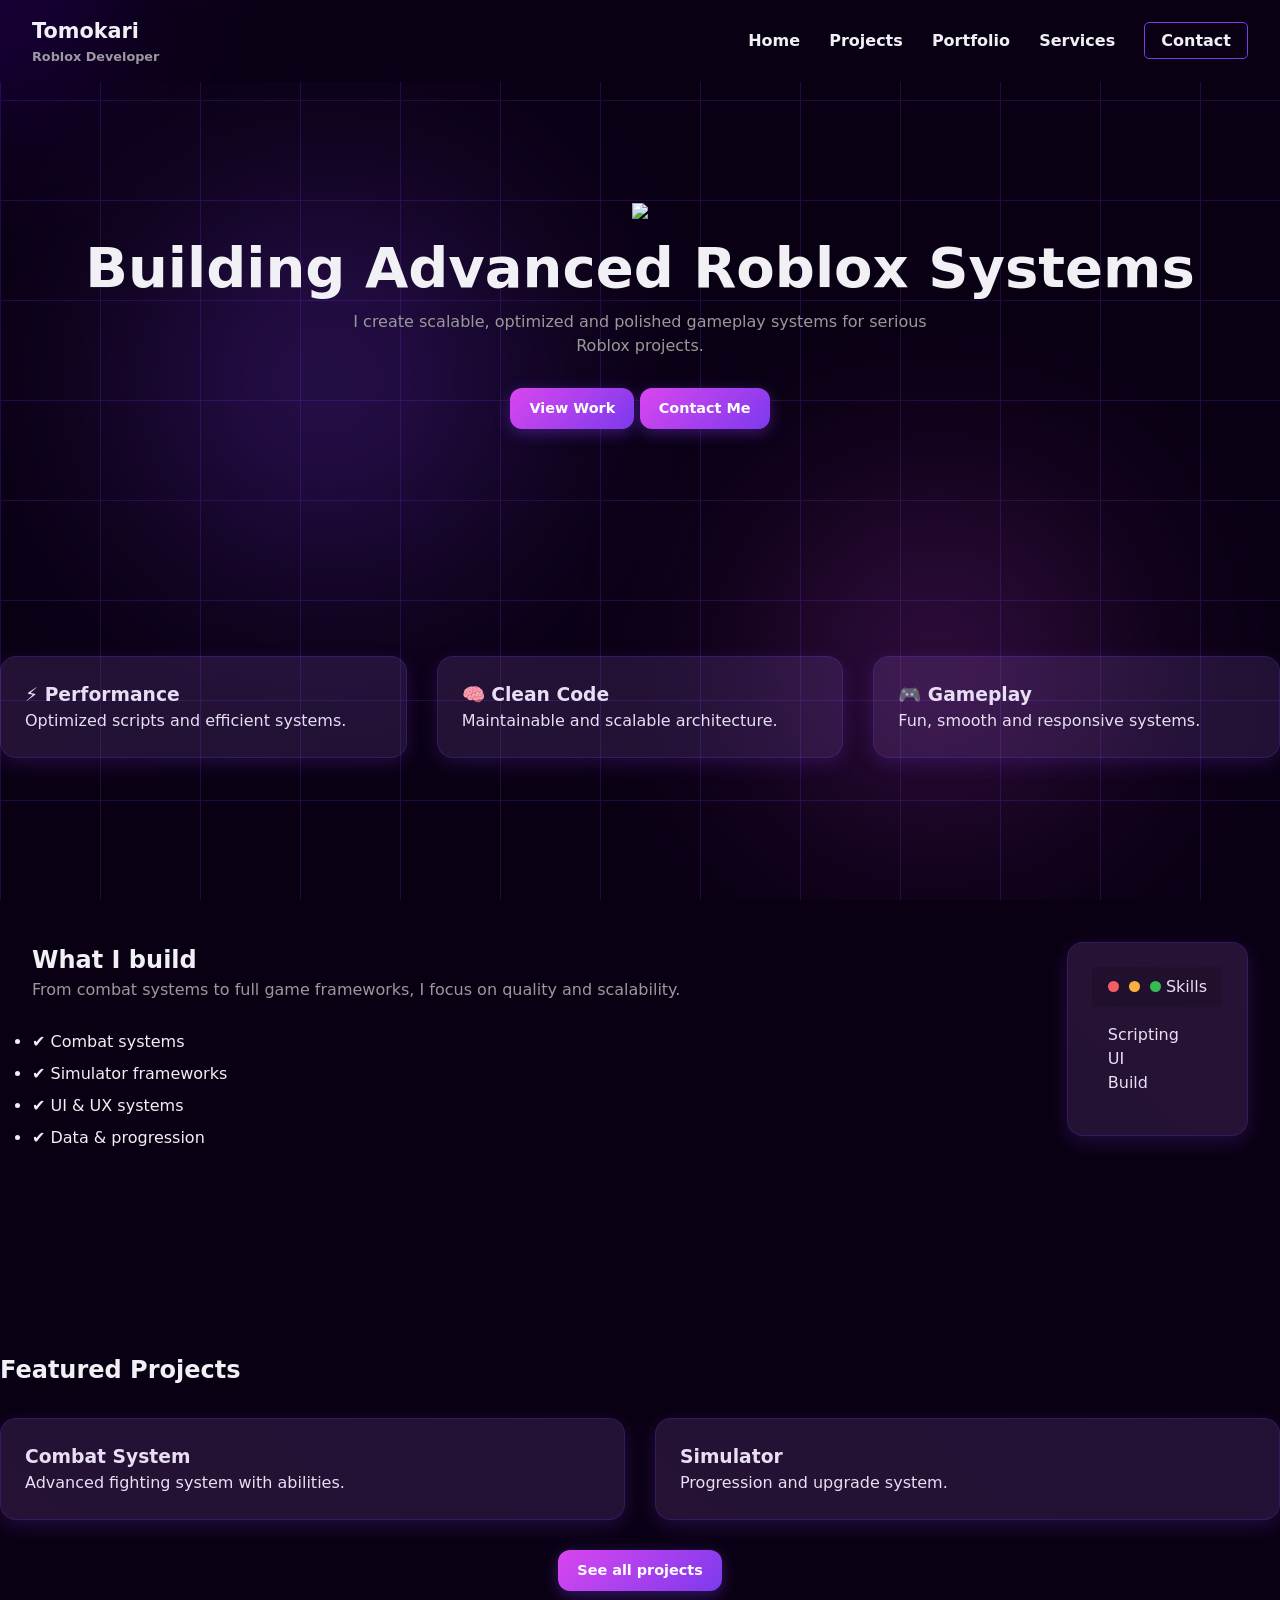
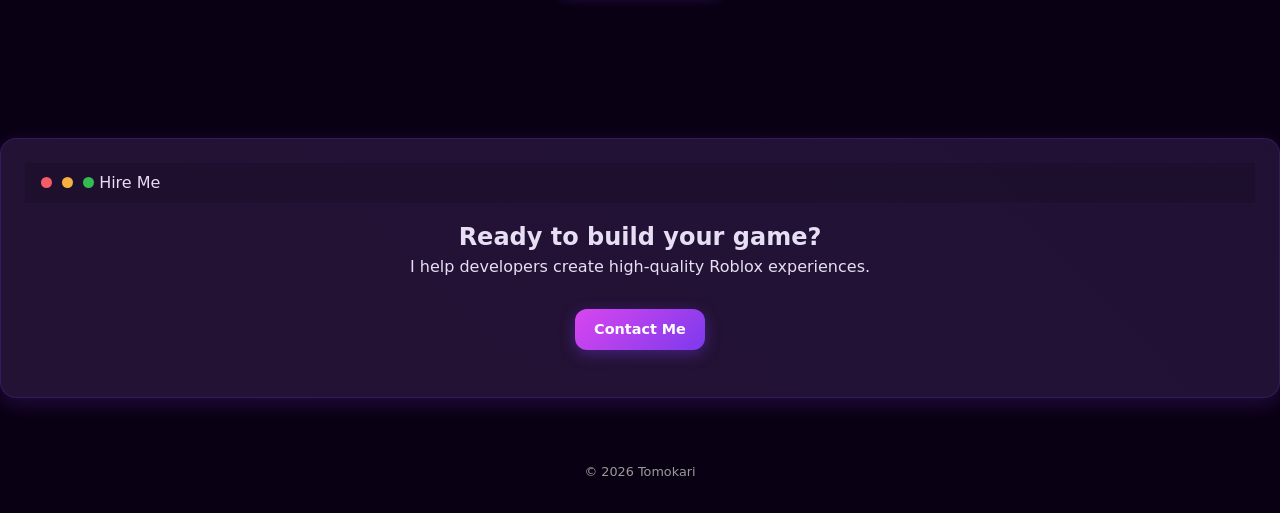
==== INDEX.HTML @ d843d025 "Add files via upload" ====
<!doctype html>
<html lang="fr">
<head>
<meta charset="UTF-8">
<meta name="viewport" content="width=device-width, initial-scale=1.0">
<title>Tomokari — Roblox Developer</title>
<link rel="stylesheet" href="style.css">
</head>

<body>

<div class="cursor"></div>

<!-- BG -->
<div class="bg">
  <div class="bg__grid"></div>
  <div class="bg__orb bg__orb--a"></div>
  <div class="bg__orb bg__orb--b"></div>
</div>

<!-- NAV -->
<header class="topbar">
<div class="container topbar__inner">

<a class="brand" href="index.html">
<span class="brand__name">Tomokari</span>
<span class="brand__role">Roblox Developer</span>
</a>

<nav class="nav">
<a href="index.html">Home</a>
<a href="projects.html">Projects</a>
<a href="portfolio.html">Portfolio</a>
<a href="services.html">Services</a>
<a class="nav__cta" href="contact.html">Contact</a>
</nav>

</div>
</header>

<main class="container">

<!-- HERO FULL WIDTH -->
<section style="padding:120px 0;text-align:center;" data-reveal>

<div>
  <img src="https://tr.rbxcdn.com/30DAY-AvatarHeadshot-5AAC1B991857DDFECC4F44A1DD3EBA41-Png/150/150/AvatarHeadshot/Webp/noFilter">
</div>

<h1 style="font-size:3.5rem;font-weight:900;">
Building Advanced Roblox Systems
</h1>

<p class="hero__lead" style="max-width:600px;margin:auto;">
I create scalable, optimized and polished gameplay systems for serious Roblox projects.
</p>

<div style="margin-top:30px;">
<a class="btn btn--primary" href="projects.html">View Work</a>
<a class="btn" href="contact.html">Contact Me</a>
</div>

</section>

<!-- FEATURE STRIP (DIFFÉRENT DU RESTE) -->
<section style="margin-top:100px;" class="section">

<div style="display:grid;grid-template-columns:repeat(3,1fr);gap:30px;">

<div class="card">
<h3>⚡ Performance</h3>
<p>Optimized scripts and efficient systems.</p>
</div>

<div class="card">
<h3>🧠 Clean Code</h3>
<p>Maintainable and scalable architecture.</p>
</div>

<div class="card">
<h3>🎮 Gameplay</h3>
<p>Fun, smooth and responsive systems.</p>
</div>

</div>

</section>

<!-- SPLIT SECTION -->
<section style="margin-top:120px;" class="hero">

<div class="hero__left">

<h2 class="h2">What I build</h2>

<p class="hero__lead">
From combat systems to full game frameworks, I focus on quality and scalability.
</p>

<ul style="margin-top:20px;line-height:2;">
<li>✔ Combat systems</li>
<li>✔ Simulator frameworks</li>
<li>✔ UI & UX systems</li>
<li>✔ Data & progression</li>
</ul>

</div>

<div class="hero__right">

<div class="window card">
<div class="window__head">
<div class="dots">
<span class="dot dot--r"></span>
<span class="dot dot--y"></span>
<span class="dot dot--g"></span>
</div>
<div class="window__label">Skills</div>
</div>

<div class="window__body">

<div class="meter">
<div class="meter__k">Scripting</div>
<div class="meter__bar"><span style="--w:90%"></span></div>
</div>

<div class="meter">
<div class="meter__k">UI</div>
<div class="meter__bar"><span style="--w:80%"></span></div>
</div>

<div class="meter">
<div class="meter__k">Build</div>
<div class="meter__bar"><span style="--w:75%"></span></div>
</div>

</div>

</div>

</div>

</section>

<!-- PROJECT PREVIEW (GRID DIFFÉRENT) -->
<section style="margin-top:120px;" class="section">

<h2 class="h2" data-reveal>Featured Projects</h2>

<div style="display:grid;grid-template-columns:1fr 1fr;gap:30px;margin-top:30px;">

<div class="card">
<h3>Combat System</h3>
<p>Advanced fighting system with abilities.</p>
</div>

<div class="card">
<h3>Simulator</h3>
<p>Progression and upgrade system.</p>
</div>

</div>

<div style="margin-top:30px;text-align:center;">
<a class="btn" href="projects.html">See all projects</a>
</div>

</section>

<!-- BIG CTA -->
<section style="margin-top:140px;" class="section">

<div class="window card" style="text-align:center;">

<div class="window__head">
<div class="dots">
<span class="dot dot--r"></span>
<span class="dot dot--y"></span>
<span class="dot dot--g"></span>
</div>
<div class="window__label">Hire Me</div>
</div>

<div class="window__body">

<h2>Ready to build your game?</h2>

<p style="max-width:500px;margin:auto;">
I help developers create high-quality Roblox experiences.
</p>

<div style="margin-top:30px;">
<a class="btn btn--primary" href="contact.html">Contact Me</a>
</div>

</div>

</div>

</section>

</main>

<footer class="footer">
<div>© 2026 Tomokari</div>
</footer>

<script src="script.js"></script>

</body>
</html>
---- style.css ----
/* =============================
   VARIABLES
============================= */
:root {
  --clr-bg: #0a0014;
  --clr-primary: #7c3aed;
  --clr-secondary: #d946ef;
  --clr-text: #f0f0f5;
  --clr-muted: #999;
  --transition: 0.3s ease;
}

/* =============================
   GLOBAL RESET
============================= */
*,
*::before,
*::after {
  margin: 0;
  padding: 0;
  box-sizing: border-box;
}

html {
  font-family: 'Inter', system-ui, Arial, sans-serif;
  scroll-behavior: smooth;
}

body {
  background-color: var(--clr-bg);
  color: var(--clr-text);
  line-height: 1.5;
  min-height: 100vh;
  overflow-x: hidden;
}

/* =============================
   BACKGROUND ANIMATION
============================= */
.bg {
  position: fixed;
  inset: 0;
  z-index: -1;
  overflow: hidden;
}

.bg__grid {
  position: absolute;
  inset: 0;
  background: linear-gradient(var(--clr-primary) 1px, transparent 1px),
              linear-gradient(90deg, var(--clr-primary) 1px, transparent 1px);
  background-size: 100px 100px;
  animation: moveGrid 60s linear infinite;
  opacity: 0.2;
}

@keyframes moveGrid {
  0% { background-position: 0 0, 0 0; }
  100% { background-position: 1000px 1000px, 1000px 1000px; }
}

.bg__orb {
  position: absolute;
  border-radius: 50%;
  filter: blur(120px);
  opacity: 0.5;
  animation: orbPulse 10s ease-in-out infinite alternate;
}

.bg__orb--a {
  width: 400px;
  height: 400px;
  top: 20%;
  left: 10%;
  background: radial-gradient(circle, var(--clr-primary), transparent);
}

.bg__orb--b {
  width: 300px;
  height: 300px;
  bottom: 10%;
  right: 15%;
  background: radial-gradient(circle, var(--clr-secondary), transparent);
}

@keyframes orbPulse {
  0% { transform: scale(1) translateY(0); opacity: 0.4; }
  100% { transform: scale(1.2) translateY(-20px); opacity: 0.6; }
}

.bg__noise {
  position: absolute;
  inset: 0;
  background: url('data:image/svg+xml;base64,...') repeat;
  opacity: 0.03;
}

/* =============================
   TOPBAR
============================= */
.topbar {
  position: sticky;
  top: 0;
  z-index: 10;
  background-color: rgba(10,0,20,0.8);
  backdrop-filter: blur(10px);
}

.topbar__inner {
  display: flex;
  justify-content: space-between;
  align-items: center;
  padding: 1rem 2rem;
}

.brand {
  display: flex;
  flex-direction: column;
  font-weight: 800;
  color: var(--clr-text);
  text-decoration: none;
}

.brand__name {
  font-size: 1.3rem;
}

.brand__role {
  font-size: 0.8rem;
  color: var(--clr-muted);
}

.nav a {
  margin-left: 1.5rem;
  text-decoration: none;
  color: var(--clr-text);
  font-weight: 600;
  transition: color var(--transition);
}

.nav a:hover, .nav__cta {
  color: var(--clr-primary);
}

.nav__cta {
  padding: 0.5rem 1rem;
  border: 1px solid var(--clr-primary);
  border-radius: 5px;
  transition: all var(--transition);
}

.nav__cta:hover {
  background-color: var(--clr-primary);
  color: #fff;
}

/* =============================
   HERO SECTION
============================= */
.hero {
  display: flex;
  justify-content: space-between;
  padding: 4rem 2rem;
  gap: 2rem;
}

.hero__left {
  flex: 1;
}

.pill {
  display: inline-flex;
  align-items: center;
  gap: 0.5rem;
  background: rgba(255,255,255,0.05);
  padding: 0.2rem 0.6rem;
  border-radius: 20px;
  font-size: 0.8rem;
  margin-bottom: 1rem;
}

.pill__dot {
  width: 0.6rem;
  height: 0.6rem;
  border-radius: 50%;
  background: var(--clr-primary);
}

.hero__title {
  font-size: 3rem;
  font-weight: 900;
  margin-bottom: 1rem;
}

.hero__lead {
  margin-bottom: 1.5rem;
  color: var(--clr-muted);
}

.hero__cta .btn {
  margin-right: 1rem;
}

.hero__badges {
  margin-top: 2rem;
}

.hero__badges .badge {
  display: inline-block;
  margin-right: 0.5rem;
  padding: 0.3rem 0.8rem;
  border-radius: 20px;
  background: rgba(124, 58, 237,0.2);
  font-size: 0.8rem;
}

/* =============================
   PROFILE CARD
============================= */
.window {
  background: rgba(255,255,255,0.05);
  border-radius: 12px;
  overflow: hidden;
  margin-bottom: 2rem;
}

.window__head {
  display: flex;
  align-items: center;
  padding: 0.5rem 1rem;
  background: rgba(0,0,0,0.2);
}

.dots span {
  display: inline-block;
  width: 0.7rem;
  height: 0.7rem;
  border-radius: 50%;
  margin-right: 0.3rem;
}

.dot--r { background: #ff5f56; }
.dot--y { background: #ffbd2e; }
.dot--g { background: #27c93f; }

.window__body {
  padding: 1rem;
}

.profile__avatar {
  width: 80px;
  border-radius: 50%;
  margin-bottom: 0.5rem;
}

.profile__meta .profile__name {
  font-weight: 700;
}

.profile__meta .profile__sub {
  font-size: 0.8rem;
  color: var(--clr-muted);
}

.profile__actions .btn {
  margin-right: 0.5rem;
  font-size: 0.8rem;
}

/* =============================
   SKILLS
============================= */
.skills {
  display: grid;
  grid-template-columns: repeat(auto-fit, minmax(200px,1fr));
  gap: 1rem;
  margin-top: 2rem;
}

.skill__bar {
  background: rgba(255,255,255,0.05);
  height: 6px;
  border-radius: 4px;
  overflow: hidden;
  margin: 0.3rem 0;
}

.skill__bar span {
  display: block;
  height: 100%;
  background: var(--clr-primary);
  width: 0;
  animation: skillFill 1s forwards;
}

@keyframes skillFill {
  to { width: var(--w); }
}

/* =============================
   FOOTER
============================= */
.footer {
  padding: 2rem;
  text-align: center;
  font-size: 0.8rem;
  color: var(--clr-muted);
}

.footer__right a {
  margin-left: 1rem;
  color: var(--clr-text);
  text-decoration: none;
}

.footer__right a:hover {
  color: var(--clr-primary);
}

/* =============================
   REVEAL ANIMATIONS
============================= */
[data-reveal] {
  opacity: 0;
  transform: translateY(20px);
  animation: reveal 1s forwards;
  animation-delay: 0.2s;
}

@keyframes reveal {
  to {
    opacity: 1;
    transform: translateY(0);
  }
}

/* =============================
   BOUTONS STYLÉS
============================= */
.btn {
  display: inline-block;
  padding: 0.6rem 1.2rem;
  border-radius: 12px;
  font-weight: 700;
  font-size: 0.9rem;
  text-decoration: none;
  color: #fff;
  background: linear-gradient(135deg, #d946ef, #7c3aed);
  box-shadow: 0 4px 15px rgba(124,58,237,0.4);
  transition: all 0.3s ease;
  position: relative;
  overflow: hidden;
}

.btn::before {
  content: '';
  position: absolute;
  inset: 0;
  background: rgba(255,255,255,0.1);
  opacity: 0;
  transition: all 0.3s ease;
  border-radius: 12px;
}

.btn:hover {
  transform: translateY(-2px) scale(1.05);
  box-shadow: 0 8px 25px rgba(124,58,237,0.6);
}

.btn:hover::before {
  opacity: 1;
}

/* =============================
   CARDS STYLÉES
============================= */
.card {
  background: rgba(255,255,255,0.05);
  border: 1px solid rgba(124,58,237,0.3);
  border-radius: 16px;
  padding: 1.5rem;
  box-shadow: 0 6px 20px rgba(124,58,237,0.2);
  transition: all 0.3s ease;
  position: relative;
  overflow: hidden;
}

.card::before {
  content: '';
  position: absolute;
  top: -50%;
  left: -50%;
  width: 200%;
  height: 200%;
  background: linear-gradient(45deg, #d946ef, #7c3aed, #d946ef, #7c3aed);
  background-size: 400% 400%;
  animation: gradientMove 6s linear infinite;
  opacity: 0.1;
}

@keyframes gradientMove {
  0% { background-position: 0 0; }
  50% { background-position: 100% 100%; }
  100% { background-position: 0 0; }
}

.card:hover {
  transform: translateY(-5px) scale(1.02);
  box-shadow: 0 10px 30px rgba(124,58,237,0.4);
}

/* =============================
   BADGES STYLÉS
============================= */
.badge {
  background: linear-gradient(135deg, #d946ef, #7c3aed);
  padding: 0.4rem 1rem;
  border-radius: 20px;
  font-weight: 700;
  font-size: 0.8rem;
  color: #fff;
  box-shadow: 0 4px 12px rgba(124,58,237,0.4);
  transition: transform 0.3s ease, box-shadow 0.3s ease;
}

.badge:hover {
  transform: scale(1.1) rotate(-3deg);
  box-shadow: 0 6px 20px rgba(124,58,237,0.6);
}

/* Curseur lumière géante et floue */
.cursor {
  position: fixed;
  top: 0;
  left: 0;
  width: 200px;       /* énorme */
  height: 200px;      /* carré pour commencer */
  background: rgba(89, 0, 255, 0.234); /* très discret */
  border-radius: 50%;  /* cercle */
  pointer-events: none;
  transform: translate(-50%, -50%);
  z-index: 9999;
  filter: blur(80px);  /* flou diffus */
  mix-blend-mode: screen; /* effet lumière */
  transition: width 0.3s ease, height 0.3s ease, background 0.3s ease;
}

/* Hover sur boutons / cards / badges */
.btn:hover ~ .cursor,
.card:hover ~ .cursor,
.badge:hover ~ .cursor {
  width: 250px;
  height: 250px;
  background: rgba(124, 58, 237, 0.25); /* plus lumineux au hover */
}


/* =============================
   THEME DARK/LIGHT
============================= */
:root {
  --clr-bg: #0a0014;
  --clr-text: #f0f0f5;
  --clr-muted: #999;
  --clr-primary: #7c3aed;
  --clr-secondary: #d946ef;
}

[data-theme="light"] {
  --clr-bg: #f9f9f9;
  --clr-text: #111;
  --clr-muted: #666;
  --clr-primary: #7c3aed; /* tu peux changer la couleur principale si tu veux */
  --clr-secondary: #d946ef;
}

body {
  background-color: var(--clr-bg);
  color: var(--clr-text);
}

/* =============================
   CHIP BUTTONS FR / THEME
============================= */
.chip {
  display: inline-flex;
  align-items: center;      /* centre verticalement texte + icône */
  justify-content: center;  /* centre horizontalement si nécessaire */
  gap: 0.5rem;
  padding: 0.35rem 0.9rem;  /* ajuste le padding pour aligner mieux le texte */
  border-radius: 999px;     /* pill shape */
  font-weight: 600;
  font-size: 0.85rem;
  line-height: 1;           /* important pour que le texte soit centré */
  cursor: pointer;
  border: 1px solid rgba(124, 58, 237, 0.5);
  background: rgba(124, 58, 237, 0.05);
  color: var(--clr-text);
  transition: all 0.3s ease;
  position: relative;
  overflow: hidden;
}

.chip::before {
  content: '';
  position: absolute;
  inset: 0;
  border-radius: 999px;
  background: rgba(124, 58, 237, 0.2);
  opacity: 0;
  transition: opacity 0.3s ease;
}

.chip:hover {
  background: rgba(124, 58, 237, 0.15);
  box-shadow: 0 0 12px rgba(124, 58, 237, 0.5);
}

.chip:hover::before {
  opacity: 1;
}

/* Icon inside chip */
.chip__icon {
  display: flex;
  align-items: center;
  justify-content: center;
  font-size: 0.9rem;
  line-height: 1;           /* s'assure que l'icône est alignée avec le texte */
  transition: transform 0.3s ease;
}

.chip:hover .chip__icon {
  transform: rotate(20deg) scale(1.1);
}

/* Text inside chip */
.chip__text {
  display: inline-block;
  line-height: 1;           /* s'assure que le texte est aligné avec l'icône */
  transition: color 0.3s ease;
}

.chip:hover .chip__text {
  color: var(--clr-primary);
}

.sliderWrap {
margin-top:40px;
}

.sliderTrack {
display:flex;
gap:20px;
overflow-x:auto;
padding:20px;
scroll-snap-type:x mandatory;
}

.projectCard {
min-width:320px;
background:rgba(255,255,255,0.05);
border:1px solid rgba(124,58,237,0.3);
border-radius:16px;
overflow:hidden;
cursor:pointer;
transition:0.3s;
scroll-snap-align:center;
}

.projectCard img {
width:100%;
height:180px;
object-fit:cover;
}

.projectCard:hover {
transform:translateY(-5px) scale(1.03);
box-shadow:0 0 30px rgba(124,58,237,0.4);
}

.projectInfo {
padding:12px;
}

/* PANEL (STYLE CARD TON SITE) */
.projectPanel {
margin-top:80px;
opacity:0;
transform:translateY(40px);
transition:0.4s;
}

.projectPanel.active {
opacity:1;
transform:translateY(0);
}

.panelImg {
width:100%;
max-height:280px;
object-fit:cover;
border-radius:12px;
margin:20px 0;
}

.panelGrid {
display:grid;
grid-template-columns:repeat(3,1fr);
gap:15px;
margin:20px 0;
}

.miniCard {
background:rgba(255,255,255,0.05);
padding:15px;
border-radius:12px;
border:1px solid rgba(124,58,237,0.2);
}


.portfolioGrid {
display:grid;
grid-template-columns:repeat(3,1fr);
gap:20px;
margin-top:40px;
}

.portfolioCard {
cursor:pointer;
transition:0.3s;
text-align:center;
}

.portfolioCard:hover {
transform:translateY(-5px);
box-shadow:0 0 30px rgba(124,58,237,0.4);
}

/* GALLERY */
.gallery {
margin-top:80px;
}

.galleryGrid {
display:grid;
grid-template-columns:repeat(3,1fr);
gap:15px;
margin-top:20px;
}

.galleryGrid img {
width:100%;
border-radius:12px;
transition:0.3s;
}

.galleryGrid img:hover {
transform:scale(1.05);
}

.contactGrid {
display:grid;
grid-template-columns:repeat(2,1fr);
gap:20px;
margin-top:40px;
}

.pricing {
display:grid;
grid-template-columns:repeat(3,1fr);
gap:20px;
margin-top:80px;
}

.priceCard {
text-align:center;
transition:0.3s;
}

.priceCard:hover {
transform:translateY(-5px);
box-shadow:0 0 30px rgba(124,58,237,0.4);
}

@media (max-width: 900px) {

/* NAV */
.nav {
display:none;
}

/* HERO */
.hero {
flex-direction:column;
padding:2rem 1rem;
}

/* GRIDS */
.skills,
.portfolioGrid,
.pricing,
.contactGrid {
grid-template-columns:1fr;
}

/* TITRES */
.hero__title {
font-size:2rem;
text-align:center;
}

/* CARDS */
.card {
padding:1rem;
}

/* SLIDER */
.sliderTrack {
padding:10px;
gap:10px;
}

.projectCard {
min-width:260px;
}

}

/* VERY SMALL PHONE */
@media (max-width: 480px) {

.hero__title {
font-size:1.6rem;
}

.btn {
width:100%;
text-align:center;
}

}

@media (max-width: 900px) {
.nav {
display:flex;
flex-direction:column;
gap:10px;
background:rgba(0,0,0,0.8);
padding:10px;
border-radius:10px;
}
}
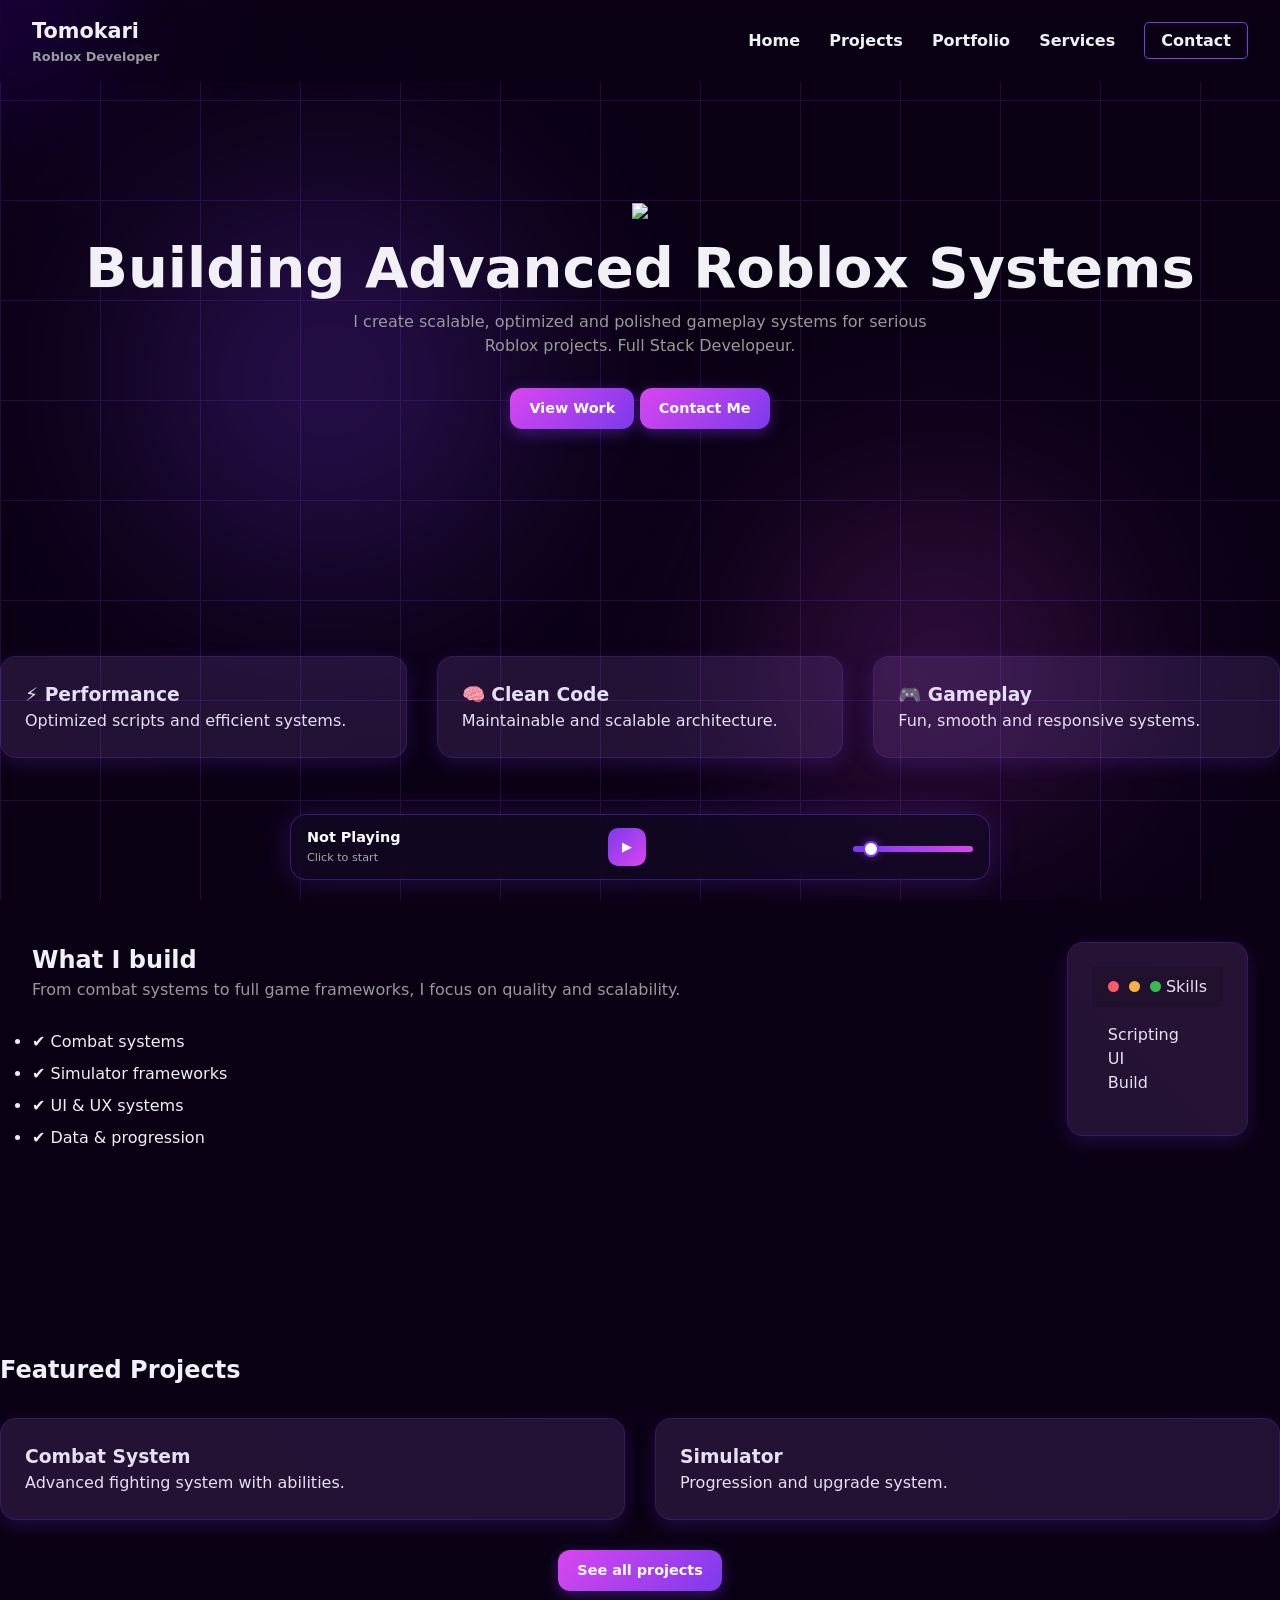
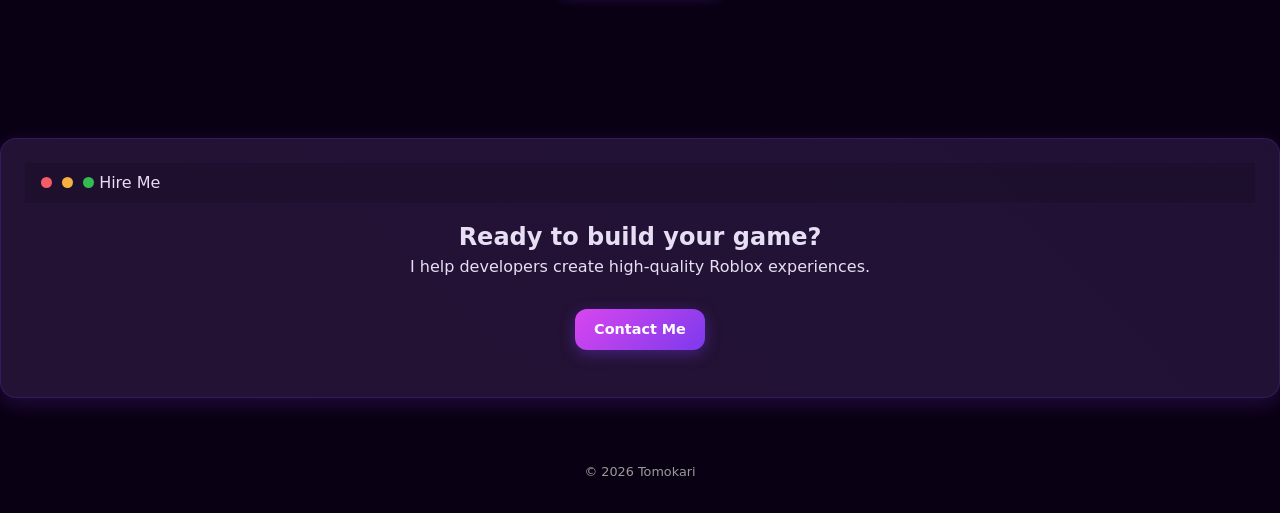
==== commit 0d5b4178: "Add files via upload" ====
--- a/INDEX.HTML
+++ b/INDEX.HTML
@@ -20,6 +20,7 @@
 
 <!-- NAV -->
 <header class="topbar">
+
 <div class="container topbar__inner">
 
 <a class="brand" href="index.html">
@@ -35,6 +36,7 @@
 <a class="nav__cta" href="contact.html">Contact</a>
 </nav>
 
+
 </div>
 </header>
 
@@ -52,7 +54,7 @@
 </h1>
 
 <p class="hero__lead" style="max-width:600px;margin:auto;">
-I create scalable, optimized and polished gameplay systems for serious Roblox projects.
+I create scalable, optimized and polished gameplay systems for serious Roblox projects. Full Stack Developeur. 
 </p>
 
 <div style="margin-top:30px;">
@@ -206,7 +208,31 @@
 <div>© 2026 Tomokari</div>
 </footer>
 
+</div>
+
+<!-- AUDIO GLOBAL -->
+<audio id="music" loop>
+  <source src="music.mp3" type="audio/mpeg">
+</audio>
+
+<!-- SPOTIFY PLAYER -->
+<div class="music-player" id="musicPlayer">
+
+  <div class="music-left">
+    <div class="music-title">Not Playing</div>
+    <div class="music-status">Click to start</div>
+  </div>
+
+  <div class="music-controls">
+    <button id="musicToggle">▶</button>
+  </div>
+
+  <div class="music-right">
+    <input id="volumeSlider" type="range" min="0" max="1" step="0.01" value="0.1" class="slider">
+  </div>
+
+</div>
+
 <script src="script.js"></script>
-
 </body>
 </html>
--- a/style.css
+++ b/style.css
@@ -750,4 +750,116 @@
 padding:10px;
 border-radius:10px;
 }
+}
+
+.music-player{
+  position: fixed;
+  bottom: 20px;
+  left: 50%;
+  transform: translateX(-50%);
+  width: 90%;
+  max-width: 700px;
+
+  display: flex;
+  justify-content: space-between;
+  align-items: center;
+
+  padding: 12px 16px;
+  border-radius: 16px;
+
+  background: rgba(20, 10, 40, 0.6);
+  backdrop-filter: blur(12px);
+
+  border: 1px solid rgba(124,58,237,0.4);
+
+  box-shadow: 0 0 30px rgba(124,58,237,0.25);
+  z-index: 9999;
+}
+
+.music-left{
+  display: flex;
+  flex-direction: column;
+  gap: 2px;
+}
+
+.music-title{
+  font-weight: 700;
+  font-size: 0.9rem;
+  color: white;
+}
+
+.music-status{
+  font-size: 0.7rem;
+  color: #aaa;
+}
+
+.music-controls button{
+  width: 38px;
+  height: 38px;
+  border-radius: 10px;
+  border: none;
+
+  background: linear-gradient(135deg,#7c3aed,#d946ef);
+  color: white;
+  cursor: pointer;
+
+  transition: 0.2s;
+}
+
+.music-controls button:hover{
+  transform: scale(1.1);
+}
+
+.music-right input{
+  width: 120px;
+}
+
+/* ===== SLIDER MODERNE ===== */
+.slider {
+  -webkit-appearance: none;
+  width: 130px;
+  height: 6px;
+  border-radius: 999px;
+  background: rgba(255,255,255,0.08);
+  outline: none;
+  cursor: pointer;
+}
+
+/* track */
+.slider::-webkit-slider-runnable-track {
+  height: 6px;
+  border-radius: 999px;
+  background: linear-gradient(90deg, #7c3aed, #d946ef);
+}
+
+/* ===== THUMB CORRIGÉ ===== */
+.slider::-webkit-slider-thumb {
+  -webkit-appearance: none;
+
+  width: 16px;
+  height: 16px;
+  border-radius: 50%;
+
+  background: white;
+  border: 2px solid #7c3aed;
+
+  box-shadow: 0 0 10px rgba(124,58,237,0.6);
+
+  /* 🔥 FIX IMPORTANT CENTRAGE */
+  margin-top: -5px; /* <-- clé du problème */
+
+  transition: transform 0.2s ease;
+}
+
+.slider::-webkit-slider-thumb:hover {
+  transform: scale(1.2);
+}
+
+/* Firefox fix */
+.slider::-moz-range-thumb {
+  width: 16px;
+  height: 16px;
+  border-radius: 50%;
+  background: white;
+  border: 2px solid #7c3aed;
 }
